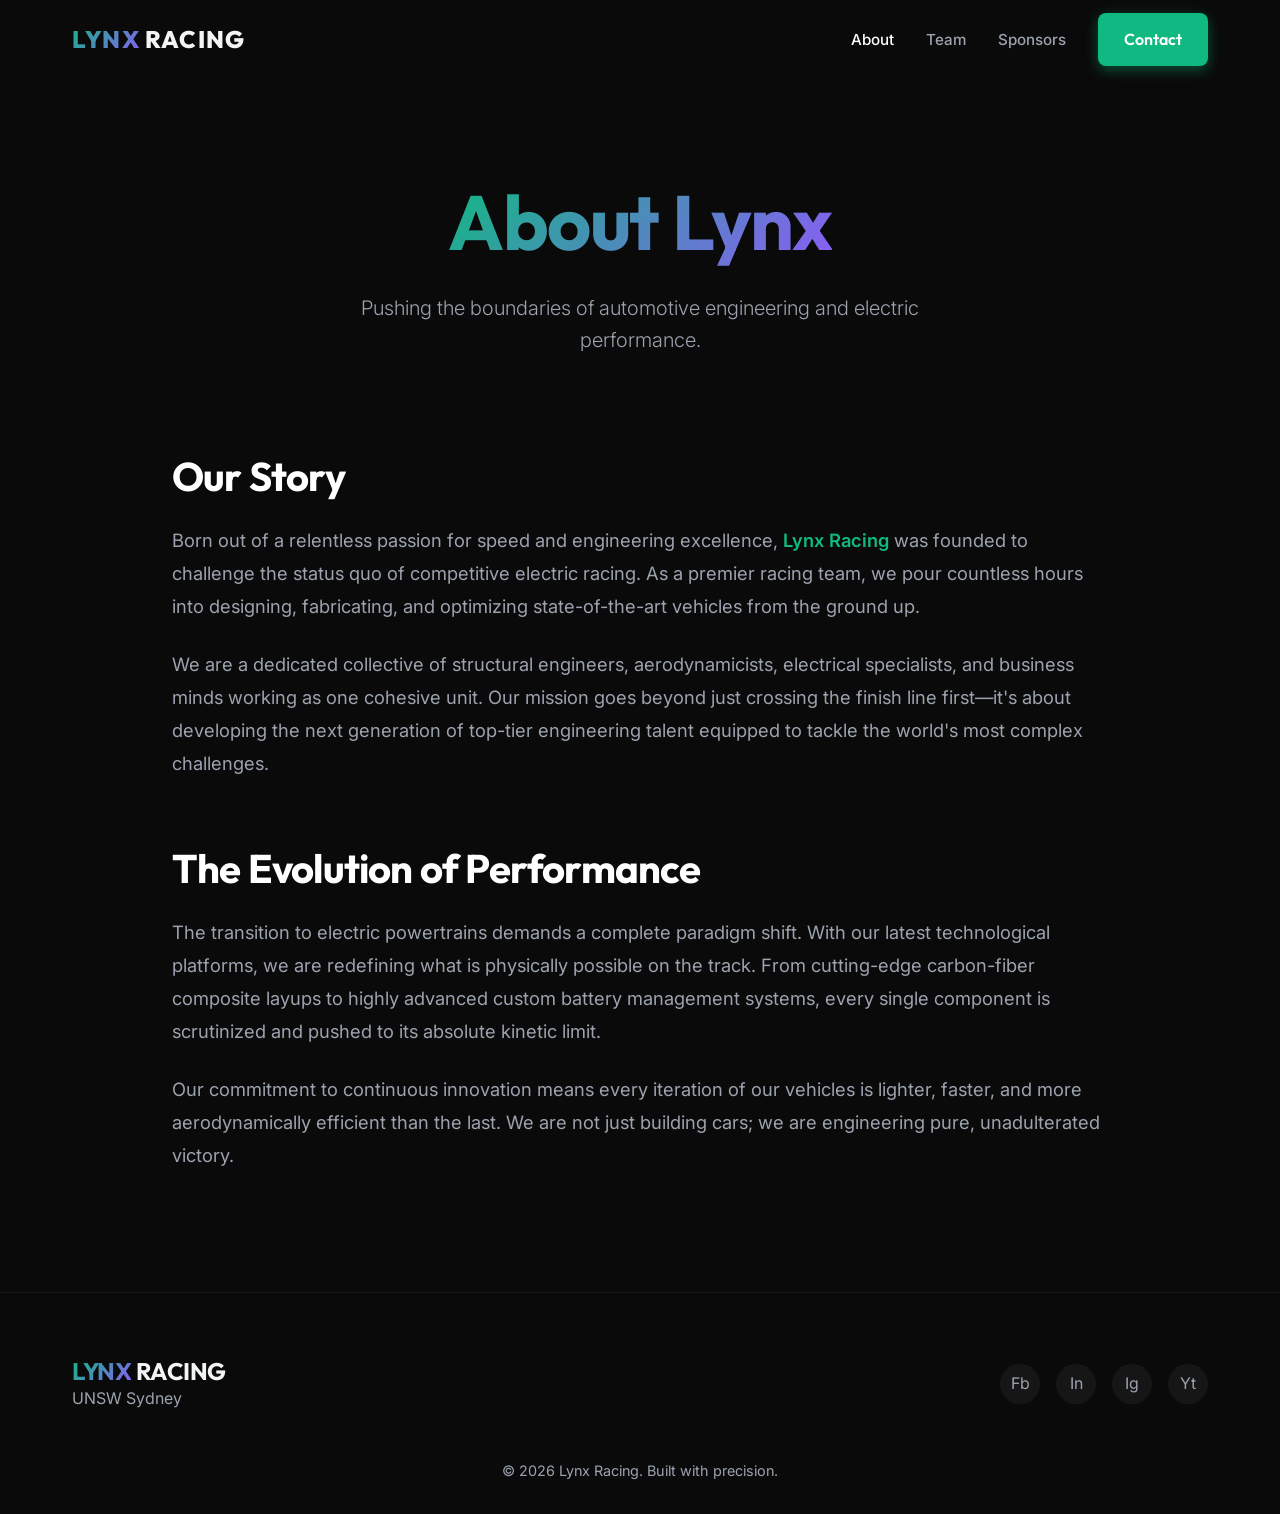
==== about.html @ f078e44c "Initialize repository and add clickable homepage cards and new pages" ====
<!DOCTYPE html>
<html lang="en">

<head>
    <meta charset="UTF-8">
    <meta name="viewport" content="width=device-width, initial-scale=1.0">
    <meta name="description" content="About Lynx Racing Team - Precision, Speed, and Innovation">
    <title>About Us | Lynx Racing Team</title>
    <!-- Google Fonts: Outfit for Headings, Inter for Body -->
    <link rel="preconnect" href="https://fonts.googleapis.com">
    <link rel="preconnect" href="https://fonts.gstatic.com" crossorigin>
    <link
        href="https://fonts.googleapis.com/css2?family=Inter:wght@400;500;600&family=Outfit:wght@500;700;800&display=swap"
        rel="stylesheet">
    <link rel="stylesheet" href="styles.css">
    <style>
        .about-page-header {
            padding-top: calc(var(--nav-height) + 6rem);
            padding-bottom: 2rem;
            text-align: center;
        }

        .about-page-content {
            max-width: 1000px;
            margin: 0 auto;
            padding: 0 2rem 6rem;
        }

        .about-page-content h2 {
            margin-top: 4rem;
            margin-bottom: 1.5rem;
            font-size: 2.5rem;
            color: #fff;
        }

        .about-page-content p {
            color: var(--text-muted);
            font-size: 1.15rem;
            line-height: 1.8;
            margin-bottom: 1.5rem;
        }

        .about-page-content .highlight {
            color: var(--accent-primary);
            font-weight: 600;
        }

        .about-grid {
            margin-top: 5rem;
        }
    </style>
</head>

<body>
    <nav class="navbar">
        <div class="nav-container">
            <a href="index.html" class="logo" style="text-decoration: none;">
                <span class="text-gradient">LYNX</span> RACING
            </a>
            <ul class="nav-links">
                <li><a href="about.html" style="color: #fff;">About</a></li>
                <li><a href="team.html">Team</a></li>
                <li><a href="index.html#sponsors">Sponsors</a></li>
                <li><a href="index.html#contact" class="btn-primary">Contact</a></li>
            </ul>
            <div class="hamburger">
                <span></span>
                <span></span>
                <span></span>
            </div>
        </div>
    </nav>

    <main>
        <section class="about-page-header">
            <div class="container reveal-up">
                <h1 class="text-gradient" style="font-size: clamp(3.5rem, 6vw, 5rem);">About Lynx</h1>
                <p
                    style="color: var(--text-muted); font-size: 1.25rem; max-width: 600px; margin: 1.5rem auto 0; font-weight: 300;">
                    Pushing the boundaries of automotive engineering and electric performance.
                </p>
            </div>
        </section>

        <section class="about-page-content">
            <div class="reveal-up delay-1">
                <h2>Our Story</h2>
                <p>Born out of a relentless passion for speed and engineering excellence, <span class="highlight">Lynx
                        Racing</span> was founded to challenge the status quo of competitive electric racing. As a
                    premier racing team, we pour countless hours into designing, fabricating, and optimizing
                    state-of-the-art vehicles from the ground up.</p>
                <p>We are a dedicated collective of structural engineers, aerodynamicists, electrical specialists, and
                    business minds working as one cohesive unit. Our mission goes beyond just crossing the finish line
                    first—it's about developing the next generation of top-tier engineering talent equipped to tackle
                    the world's most complex challenges.</p>
            </div>

            <div class="reveal-up delay-2">
                <h2>The Evolution of Performance</h2>
                <p>The transition to electric powertrains demands a complete paradigm shift. With our latest
                    technological platforms, we are redefining what is physically possible on the track. From
                    cutting-edge carbon-fiber composite layups to highly advanced custom battery management systems,
                    every single component is scrutinized and pushed to its absolute kinetic limit.</p>
                <p>Our commitment to continuous innovation means every iteration of our vehicles is lighter, faster, and
                    more aerodynamically efficient than the last. We are not just building cars; we are engineering
                    pure, unadulterated victory.</p>
            </div>
        </section>
    </main>

    <footer>
        <div class="container">
            <div class="footer-content">
                <div class="footer-brand">
                    <h3><span class="text-gradient">LYNX</span> RACING</h3>
                    <p>UNSW Sydney</p>
                </div>
                <div class="social-links">
                    <a href="#" aria-label="Facebook">Fb</a>
                    <a href="#" aria-label="LinkedIn">In</a>
                    <a href="#" aria-label="Instagram">Ig</a>
                    <a href="#" aria-label="YouTube">Yt</a>
                </div>
            </div>
            <div class="footer-bottom">
                <p>&copy; 2026 Lynx Racing. Built with precision.</p>
            </div>
        </div>
    </footer>

    <script src="script.js"></script>
</body>

</html>
---- styles.css ----
/* --- CSS Variables & Tokens --- */
:root {
    /* Colors */
    --bg-dark: #0a0a0a;
    --bg-card: rgba(25, 25, 25, 0.7);
    --bg-card-hover: rgba(35, 35, 35, 0.9);

    --text-main: #f3f4f6;
    --text-muted: #9ca3af;

    /* Green / Purple Accents */
    --accent-primary: #10b981;
    /* Emerald Green */
    --accent-hover: #34d399;
    --accent-glow: rgba(16, 185, 129, 0.4);

    --accent-secondary: #8b5cf6;
    /* Vibrant Purple */
    --accent-secondary-glow: rgba(139, 92, 246, 0.4);

    /* Typography */
    --font-heading: 'Outfit', sans-serif;
    --font-body: 'Inter', sans-serif;

    /* Layout */
    --max-width: 1200px;
    --nav-height: 80px;

    /* Animations */
    --transition-fast: 0.2s cubic-bezier(0.4, 0, 0.2, 1);
    --transition-smooth: 0.4s cubic-bezier(0.16, 1, 0.3, 1);
}

/* --- Reset & Base --- */
* {
    margin: 0;
    padding: 0;
    box-sizing: border-box;
}

html {
    scroll-behavior: smooth;
    scroll-padding-top: var(--nav-height);
}

body {
    font-family: var(--font-body);
    background-color: var(--bg-dark);
    color: var(--text-main);
    line-height: 1.6;
    overflow-x: hidden;
    -webkit-font-smoothing: antialiased;
}

h1,
h2,
h3,
h4 {
    font-family: var(--font-heading);
    line-height: 1.2;
    letter-spacing: -0.02em;
}

a {
    color: inherit;
    text-decoration: none;
}

ul {
    list-style: none;
}

/* --- Typography Helpers --- */
.text-gradient {
    background: linear-gradient(135deg, var(--accent-primary) 0%, var(--accent-secondary) 100%);
    -webkit-background-clip: text;
    -webkit-text-fill-color: transparent;
    background-clip: text;
    display: inline-block;
}

/* --- Layout Containers --- */
.container {
    max-width: var(--max-width);
    margin: 0 auto;
    padding: 0 2rem;
}

.container-narrow {
    max-width: 800px;
}

.container-split {
    display: grid;
    grid-template-columns: 1fr 1fr;
    gap: 4rem;
    align-items: center;
}

section {
    padding: 8rem 0;
    position: relative;
}

.section-header {
    text-align: center;
    margin-bottom: 4rem;
}

.section-header h2 {
    font-size: 2.5rem;
    margin-bottom: 1rem;
}

.section-header p {
    color: var(--text-muted);
    font-size: 1.2rem;
}

/* --- Components --- */
/* Buttons */
.btn-primary,
.btn-outline {
    display: inline-flex;
    align-items: center;
    justify-content: center;
    padding: 0.75rem 1.5rem;
    border-radius: 8px;
    font-weight: 600;
    font-family: var(--font-heading);
    transition: var(--transition-smooth);
    cursor: pointer;
    border: 2px solid transparent;
}

.btn-primary {
    background-color: var(--accent-primary);
    color: #fff;
    box-shadow: 0 4px 14px var(--accent-glow);
}

.btn-primary:hover {
    background-color: var(--accent-hover);
    transform: translateY(-2px);
    box-shadow: 0 6px 20px var(--accent-glow);
}

.btn-outline {
    background-color: transparent;
    border-color: rgba(255, 255, 255, 0.2);
    color: #fff;
}

.btn-outline:hover {
    border-color: #fff;
    background-color: rgba(255, 255, 255, 0.05);
}

.btn-primary.lg,
.btn-outline.lg {
    padding: 1rem 2rem;
    font-size: 1.1rem;
}

/* Navigation */
.navbar {
    position: fixed;
    top: 0;
    width: 100%;
    height: var(--nav-height);
    z-index: 1000;
    transition: var(--transition-smooth);
    /* Glassmorphism start state */
    background: transparent;
    backdrop-filter: blur(0px);
    border-bottom: 1px solid transparent;
}

.navbar.scrolled {
    background: rgba(10, 10, 10, 0.85);
    backdrop-filter: blur(12px);
    border-bottom: 1px solid rgba(255, 255, 255, 0.1);
}

.nav-container {
    max-width: var(--max-width);
    margin: 0 auto;
    padding: 0 2rem;
    height: 100%;
    display: flex;
    justify-content: space-between;
    align-items: center;
}

.logo {
    font-family: var(--font-heading);
    font-weight: 800;
    font-size: 1.5rem;
    letter-spacing: 0.05em;
}

.nav-links {
    display: flex;
    align-items: center;
    gap: 2rem;
}

.nav-links a:not(.btn-primary) {
    font-size: 0.95rem;
    font-weight: 500;
    color: var(--text-muted);
    transition: var(--transition-fast);
}

.nav-links a:not(.btn-primary):hover {
    color: #fff;
}

.hamburger {
    display: none;
    flex-direction: column;
    gap: 5px;
    cursor: pointer;
}

.hamburger span {
    width: 25px;
    height: 2px;
    background: #fff;
    transition: var(--transition-fast);
}

/* Hero Section */
.hero {
    min-height: 100vh;
    display: flex;
    flex-direction: column;
    justify-content: center;
    align-items: center;
    position: relative;
    padding-top: calc(var(--nav-height) + 2rem);
    background: linear-gradient(to bottom, rgba(10, 10, 10, 0.4) 0%, rgba(10, 10, 10, 0.95) 100%),
        url('assets/hero-bg-bike.png') no-repeat center bottom / cover;
    background-attachment: fixed;
    background-color: var(--bg-dark);
    border-bottom: 1px solid rgba(255, 255, 255, 0.05);
}

.hero-content {
    max-width: var(--max-width);
    margin: 0 auto;
    padding: 0 2rem;
    position: relative;
    z-index: 2;
    text-align: center;
    margin-bottom: 2rem;
}

.hero h1 {
    font-size: clamp(2rem, 4vw, 3.5rem);
    font-weight: 700;
    letter-spacing: -0.01em;
    line-height: 1.1;
    margin-bottom: 1rem;
}

.hero p {
    font-size: clamp(1rem, 1.5vw, 1.15rem);
    font-weight: 300;
    color: var(--text-muted);
    max-width: 500px;
    margin: 0 auto 2.5rem auto;
}

.hero-actions {
    display: flex;
    gap: 1.5rem;
    justify-content: center;
}




.about-section {
    position: relative;
    background-color: var(--bg-dark);
    z-index: 5;
    box-shadow: 0 -20px 40px rgba(10, 10, 10, 0.95);
}

.about-grid {
    display: grid;
    grid-template-columns: repeat(auto-fit, minmax(300px, 1fr));
    gap: 2rem;
}

.about-card {
    background: var(--bg-card);
    border: 1px solid rgba(255, 255, 255, 0.05);
    padding: 2.5rem;
    border-radius: 16px;
    transition: var(--transition-smooth);
    position: relative;
    overflow: hidden;
    z-index: 1;
    backdrop-filter: blur(10px);
}

.about-card:hover {
    background: rgba(35, 35, 35, 0.95);
    transform: translateY(-5px);
    border-color: rgba(255, 255, 255, 0.1);
    box-shadow: 0 10px 30px rgba(0, 0, 0, 0.5);
}

.card-image {
    width: 100%;
    height: 200px;
    object-fit: cover;
    border-radius: 8px;
    margin-bottom: 1.5rem;
}

.about-card h3 {
    font-size: 1.5rem;
    margin-bottom: 1rem;
    position: relative;
    z-index: 2;
}

.about-card p {
    color: var(--text-muted);
    position: relative;
    z-index: 2;
}

/* Vehicle Section */
.vehicle-info h2 {
    font-size: 3rem;
    margin-bottom: 0.5rem;
}

.vehicle-info h3 {
    font-size: 1.5rem;
    color: var(--text-main);
    margin-bottom: 1.5rem;
    font-weight: 500;
}

.vehicle-info p {
    color: var(--text-muted);
    font-size: 1.1rem;
    margin-bottom: 3rem;
    max-width: 450px;
}

.specs-grid {
    display: grid;
    grid-gap: 2rem;
}

.spec-item {
    display: flex;
    flex-direction: column;
    border-left: 3px solid var(--accent-primary);
    padding-left: 1rem;
}

.spec-val {
    font-family: var(--font-heading);
    font-size: 1.2rem;
    color: var(--text-muted);
    text-transform: uppercase;
    letter-spacing: 0.1em;
    font-weight: 600;
}

.spec-label {
    font-size: 2rem;
    font-weight: 700;
    color: #fff;
    line-height: 1.1;
}

.car-placeholder {
    width: 100%;
    aspect-ratio: 16/9;
    background: url('assets/vehicle-photo.jpg') no-repeat center center / cover;
    border-radius: 20px;
    border: 1px solid rgba(255, 255, 255, 0.05);
    display: flex;
    align-items: center;
    justify-content: center;
    position: relative;
    overflow: hidden;
    box-shadow: 0 10px 40px rgba(0, 0, 0, 0.8), 0 0 60px var(--accent-secondary-glow);
}

.car-placeholder span {
    display: none;
}

.glow-orb {
    position: absolute;
    width: 300px;
    height: 300px;
    background: linear-gradient(90deg, var(--accent-primary), var(--accent-secondary));
    filter: blur(100px);
    opacity: 0.1;
    border-radius: 50%;
    top: 50%;
    left: 50%;
    transform: translate(-50%, -50%);
    pointer-events: none;
}

/* Sponsors */
.sponsor-grid {
    display: flex;
    flex-wrap: wrap;
    justify-content: center;
    gap: 3rem;
    opacity: 0.5;
}

.sponsor-logo {
    font-size: 1.5rem;
    font-weight: 800;
    font-family: var(--font-heading);
    letter-spacing: 2px;
    text-transform: uppercase;
    color: rgba(255, 255, 255, 0.3);
    transition: var(--transition-fast);
}

.sponsor-logo:hover {
    color: rgba(255, 255, 255, 0.8);
}

/* Form Styles */
.contact-form {
    background: var(--bg-card);
    padding: 3rem;
    border-radius: 16px;
    border: 1px solid rgba(255, 255, 255, 0.05);
}

.form-row {
    display: grid;
    grid-template-columns: 1fr 1fr;
    gap: 1.5rem;
    margin-bottom: 1.5rem;
}

.form-group {
    display: flex;
    flex-direction: column;
    gap: 0.5rem;
}

.form-group.full-width {
    margin-bottom: 2rem;
}

label {
    font-size: 0.9rem;
    font-weight: 500;
    color: var(--text-muted);
}

input {
    background: rgba(0, 0, 0, 0.5);
    border: 1px solid rgba(255, 255, 255, 0.1);
    border-radius: 8px;
    padding: 1rem;
    color: #fff;
    font-family: var(--font-body);
    font-size: 1rem;
    transition: var(--transition-fast);
}

input:focus {
    outline: none;
    border-color: var(--accent-primary);
    box-shadow: 0 0 0 1px var(--accent-primary);
}

.form-actions {
    display: flex;
    justify-content: stretch;
    gap: 1rem;
}

.form-actions button {
    flex: 1;
}

/* Footer */
footer {
    border-top: 1px solid rgba(255, 255, 255, 0.05);
    padding: 4rem 0 2rem 0;
}

.footer-content {
    display: flex;
    justify-content: space-between;
    align-items: center;
    margin-bottom: 3rem;
}

.footer-brand h3 {
    font-size: 1.5rem;
}

.footer-brand p {
    color: var(--text-muted);
}

.social-links {
    display: flex;
    gap: 1rem;
}

.social-links a {
    display: flex;
    align-items: center;
    justify-content: center;
    width: 40px;
    height: 40px;
    border-radius: 50%;
    background: rgba(255, 255, 255, 0.05);
    color: var(--text-muted);
    transition: var(--transition-fast);
}

.social-links a:hover {
    background: var(--accent-primary);
    color: #fff;
    transform: translateY(-2px);
}

.footer-bottom {
    text-align: center;
    color: var(--text-muted);
    font-size: 0.9rem;
}

/* --- Utilities & Reveal Animations --- */
.reveal-up {
    opacity: 0;
    transform: translateY(30px);
    transition: all 0.8s cubic-bezier(0.16, 1, 0.3, 1);
}

.reveal-up.active {
    opacity: 1;
    transform: translateY(0);
}

.delay-1 {
    transition-delay: 0.1s;
}

.delay-2 {
    transition-delay: 0.2s;
}

/* Responsive adjustments */
@media (max-width: 768px) {
    .nav-links {
        display: none;
        /* Hide for now on mobile, needs JS to toggle */
    }

    .hamburger {
        display: flex;
    }

    .hero-actions {
        flex-direction: column;
    }

    .container-split {
        grid-template-columns: 1fr;
    }

    .form-row {
        grid-template-columns: 1fr;
    }
}
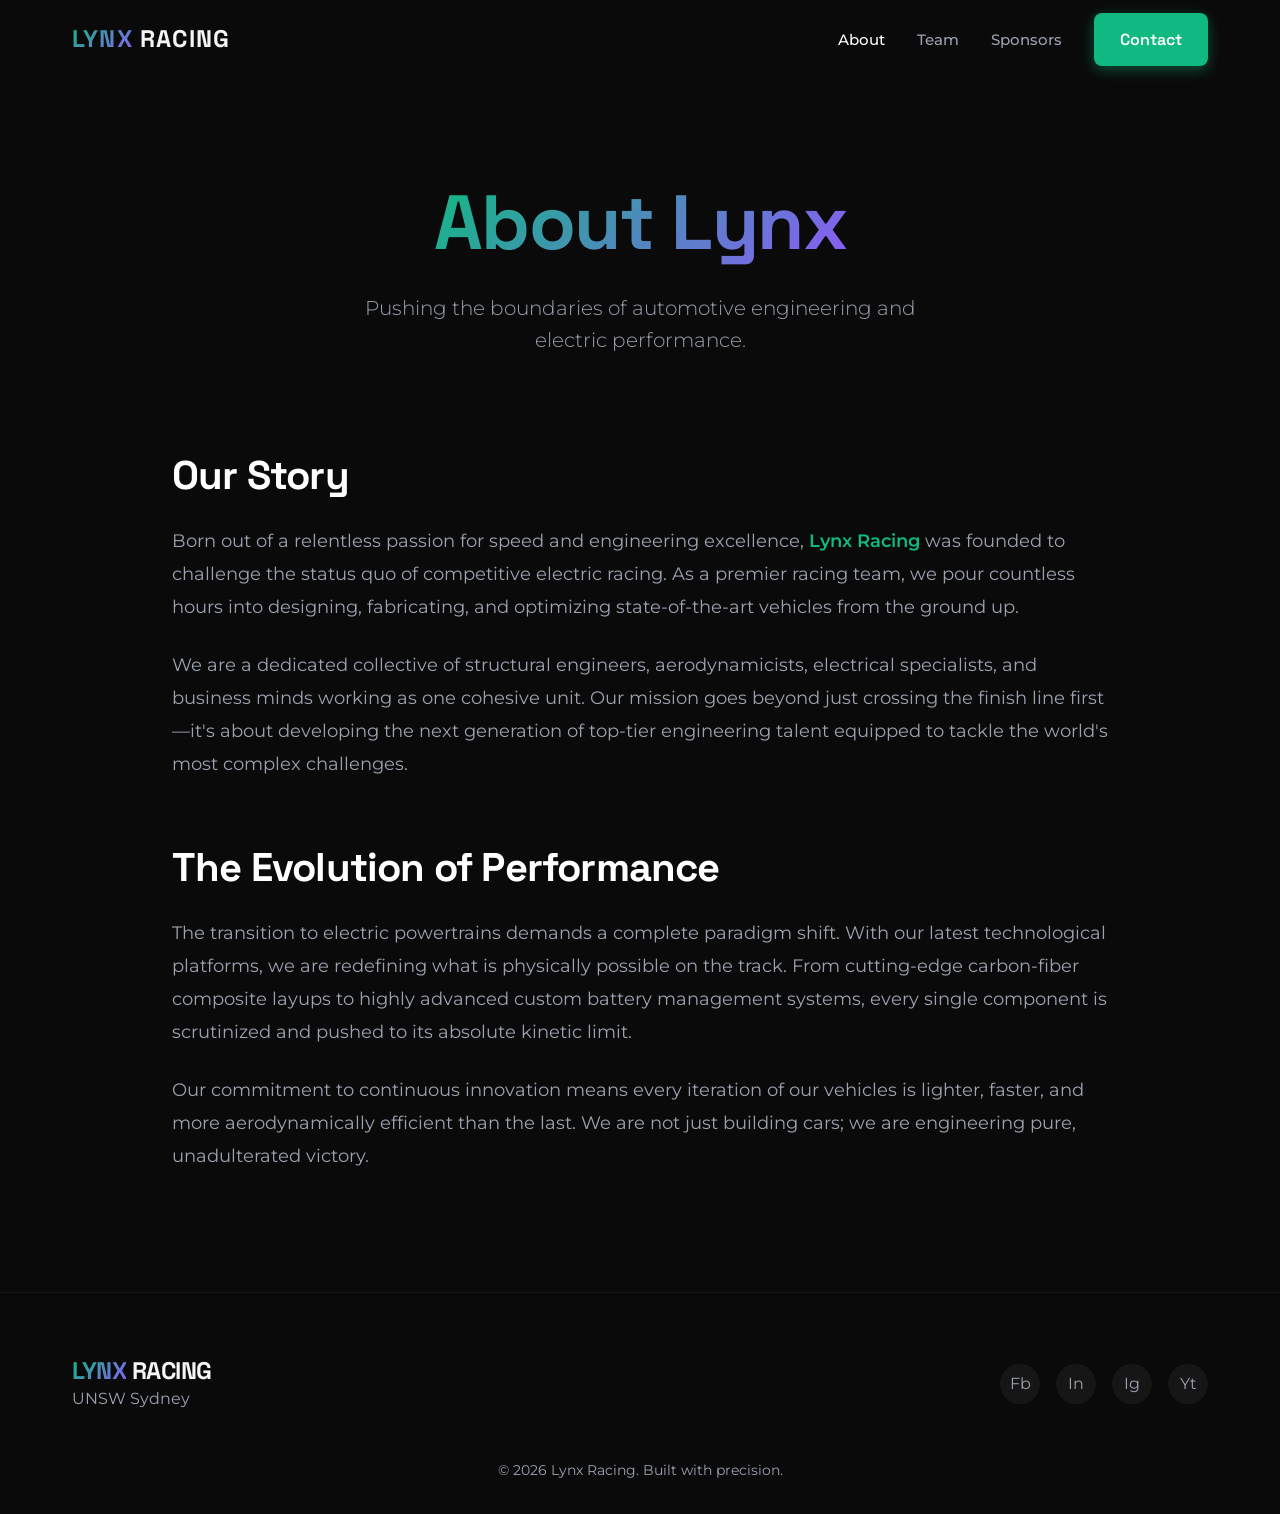
==== commit cc58d6a5: "style: update font family to Space Grotesk and Montserrat" ====
--- a/about.html
+++ b/about.html
@@ -6,11 +6,11 @@
     <meta name="viewport" content="width=device-width, initial-scale=1.0">
     <meta name="description" content="About Lynx Racing Team - Precision, Speed, and Innovation">
     <title>About Us | Lynx Racing Team</title>
-    <!-- Google Fonts: Outfit for Headings, Inter for Body -->
+    <!-- Google Fonts: Space Grotesk for Headings, Montserrat for Body -->
     <link rel="preconnect" href="https://fonts.googleapis.com">
     <link rel="preconnect" href="https://fonts.gstatic.com" crossorigin>
     <link
-        href="https://fonts.googleapis.com/css2?family=Inter:wght@400;500;600&family=Outfit:wght@500;700;800&display=swap"
+        href="https://fonts.googleapis.com/css2?family=Montserrat:wght@300;400;500;600&family=Space+Grotesk:wght@500;700;800&display=swap"
         rel="stylesheet">
     <link rel="stylesheet" href="styles.css">
     <style>
--- a/styles.css
+++ b/styles.css
@@ -19,8 +19,8 @@
     --accent-secondary-glow: rgba(139, 92, 246, 0.4);
 
     /* Typography */
-    --font-heading: 'Outfit', sans-serif;
-    --font-body: 'Inter', sans-serif;
+    --font-heading: 'Space Grotesk', sans-serif;
+    --font-body: 'Montserrat', sans-serif;
 
     /* Layout */
     --max-width: 1200px;
